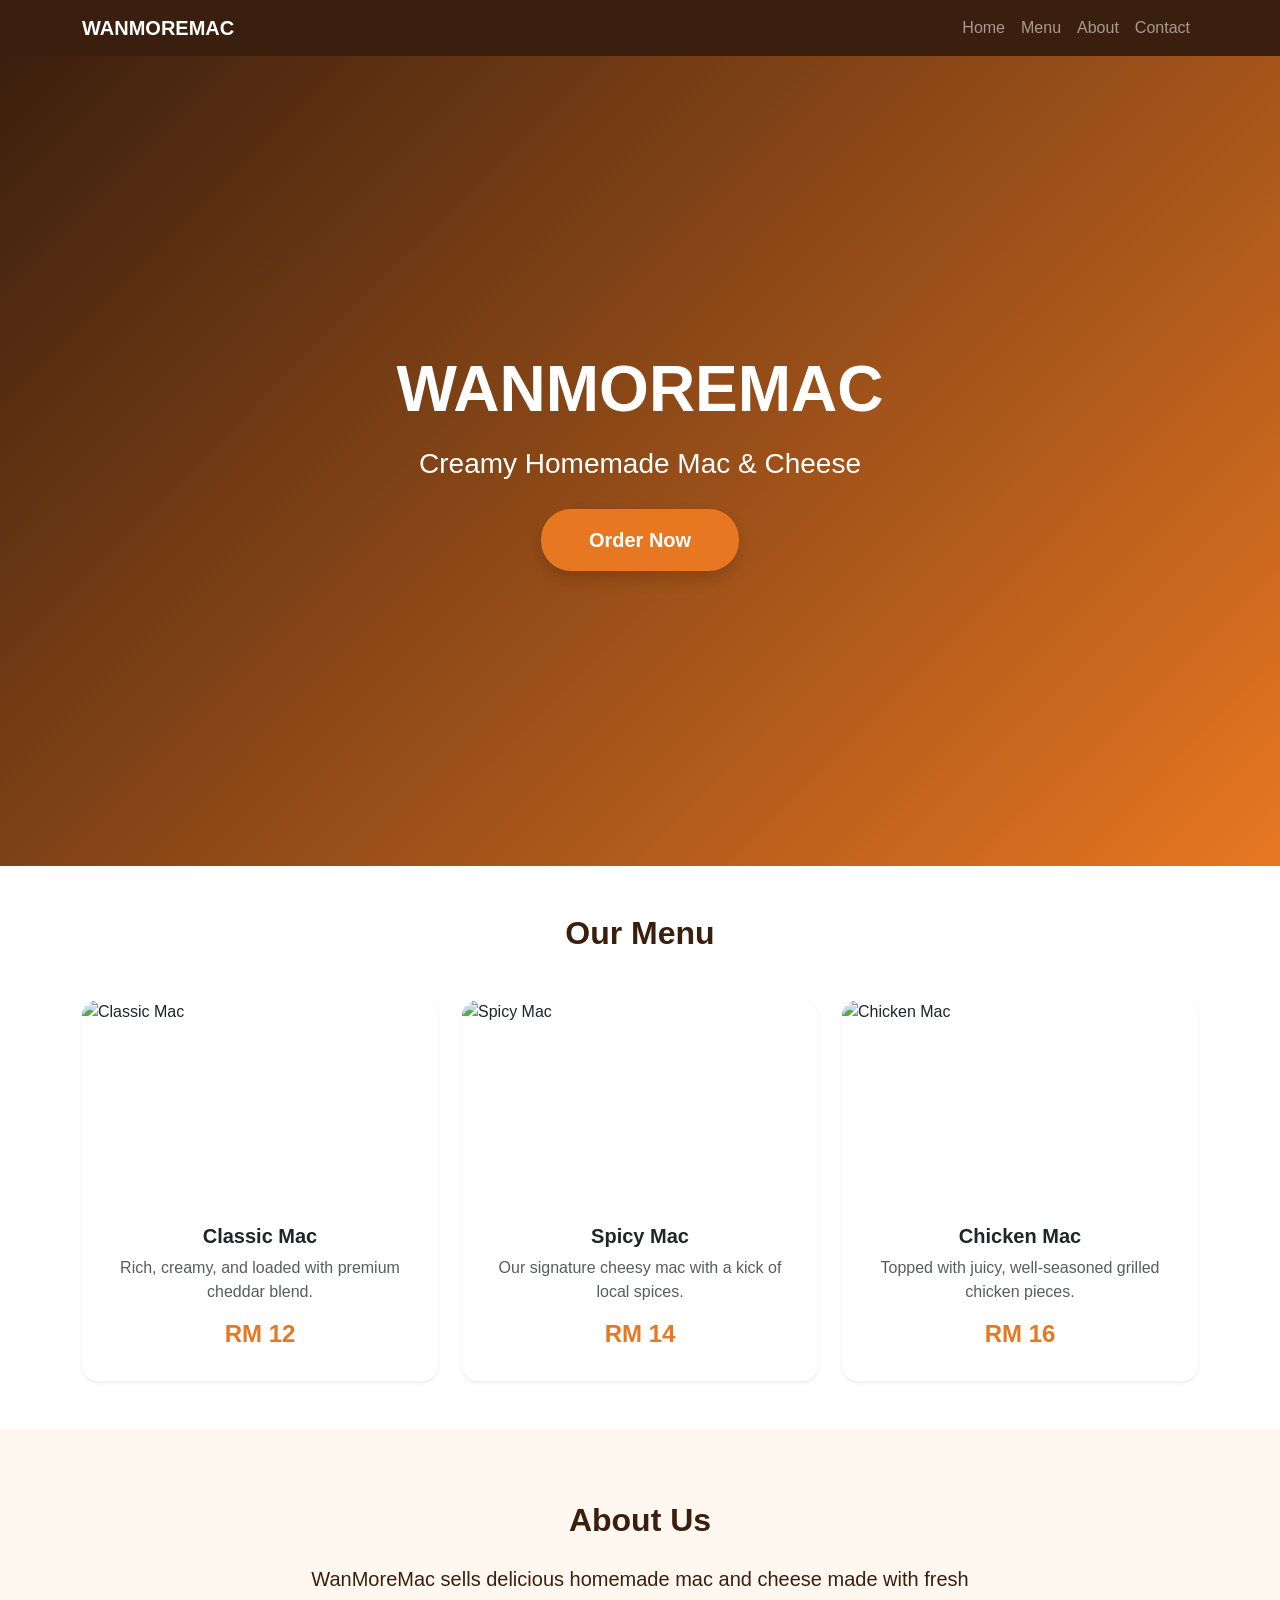
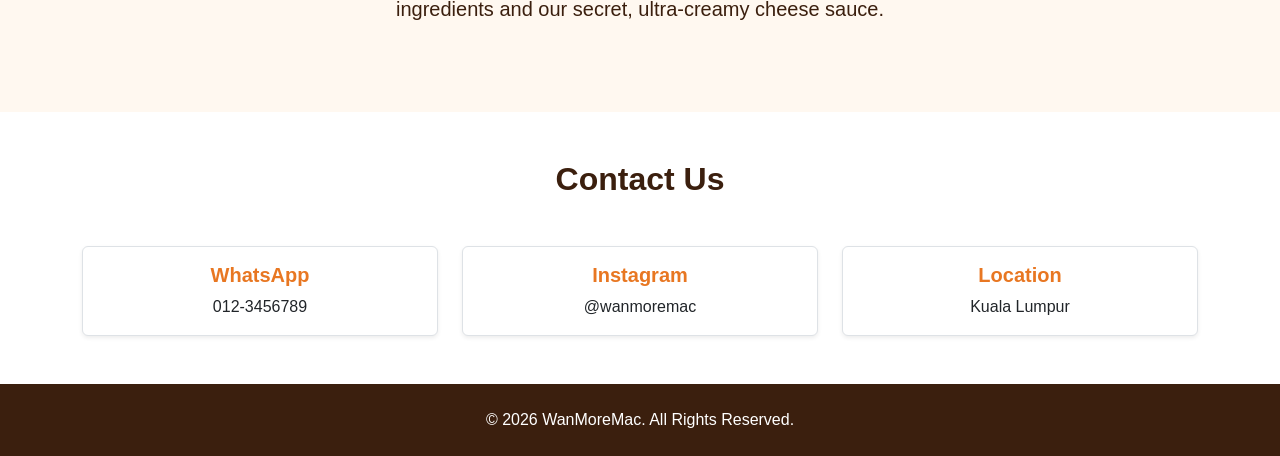
==== index.html @ be50f9b5 "Add files via upload" ====
<!DOCTYPE html>
<html lang="en">
<head>
    <meta charset="UTF-8">
    <meta name="viewport" content="width=device-width, initial-scale=1.0">
    <title>WanMoreMac | UPTM Cloud Computing Project</title>
    <link href="https://cdn.jsdelivr.net/npm/bootstrap@5.3.2/dist/css/bootstrap.min.css" rel="stylesheet">
    <link rel="stylesheet" href="style.css">
</head>
<body>

    <nav class="navbar navbar-expand-lg navbar-dark sticky-top">
        <div class="container">
            <a class="navbar-brand fw-bold" href="#">WANMOREMAC</a>
            <button class="navbar-toggler" type="button" data-bs-toggle="collapse" data-bs-target="#navbarNav" aria-controls="navbarNav" aria-expanded="false" aria-label="Toggle navigation">
                <span class="navbar-toggler-icon"></span>
            </button>
            <div class="collapse navbar-collapse" id="navbarNav">
                <ul class="navbar-nav ms-auto">
                    <li class="nav-item"><a class="nav-link" href="#home">Home</a></li>
                    <li class="nav-item"><a class="nav-link" href="#menu">Menu</a></li>
                    <li class="nav-item"><a class="nav-link" href="#about">About</a></li>
                    <li class="nav-item"><a class="nav-link" href="#contact">Contact</a></li>
                </ul>
            </div>
        </div>
    </nav>

    <section id="home" class="hero-section d-flex align-items-center text-center">
        <div class="container">
            <h1 class="display-3 fw-bold mb-3">WANMOREMAC</h1>
            <p class="lead mb-4 fs-3">Creamy Homemade Mac &amp; Cheese</p>
            <a href="#menu" class="btn btn-order btn-lg px-5 py-3 fw-bold shadow">Order Now</a>
        </div>
    </section>

    <section id="menu" class="py-5">
        <div class="container">
            <h2 class="text-center fw-bold mb-5 section-title">Our Menu</h2>
            <div class="row g-4 justify-content-center">
                
                <div class="col-md-4 col-sm-6">
                    <div class="card h-100 shadow-sm border-0">
                        <img src="classic-mac.png" class="card-img-top" alt="Classic Mac">
                        <div class="card-body text-center p-4">
                            <h5 class="card-title fw-bold">Classic Mac</h5>
                            <p class="card-text text-muted">Rich, creamy, and loaded with premium cheddar blend.</p>
                            <h4 class="fw-bold price-tag">RM 12</h4>
                        </div>
                    </div>
                </div>
                
                <div class="col-md-4 col-sm-6">
                    <div class="card h-100 shadow-sm border-0">
                        <img src="spicy%20mac.png" class="card-img-top" alt="Spicy Mac">
                        <div class="card-body text-center p-4">
                            <h5 class="card-title fw-bold">Spicy Mac</h5>
                            <p class="card-text text-muted">Our signature cheesy mac with a kick of local spices.</p>
                            <h4 class="fw-bold price-tag">RM 14</h4>
                        </div>
                    </div>
                </div>
                
                <div class="col-md-4 col-sm-6">
                    <div class="card h-100 shadow-sm border-0">
                        <img src="chicken mac" class="card-img-top" alt="Chicken Mac">
                        <div class="card-body text-center p-4">
                            <h5 class="card-title fw-bold">Chicken Mac</h5>
                            <p class="card-text text-muted">Topped with juicy, well-seasoned grilled chicken pieces.</p>
                            <h4 class="fw-bold price-tag">RM 16</h4>
                        </div>
                    </div>
                </div>

            </div>
        </div>
    </section>

    <section id="about" class="py-5 text-center bg-cream">
        <div class="container py-4">
            <h2 class="fw-bold mb-4 section-title">About Us</h2>
            <div class="row justify-content-center">
                <div class="col-md-8">
                    <p class="lead fs-5 text-dark-brown">
                        WanMoreMac sells delicious homemade mac and cheese made with fresh ingredients and our secret, ultra-creamy cheese sauce.
                    </p>
                </div>
            </div>
        </div>
    </section>

    <section id="contact" class="py-5">
        <div class="container text-center">
            <h2 class="fw-bold mb-5 section-title">Contact Us</h2>
            <div class="row justify-content-center g-4">
                <div class="col-md-4">
                    <div class="p-3 border rounded shadow-sm bg-white">
                        <h5 class="fw-bold text-orange">WhatsApp</h5>
                        <p class="mb-0"><a href="https://wa.me/60123456789" target="_blank" rel="noopener noreferrer" class="text-decoration-none text-dark">012-3456789</a></p>
                    </div>
                </div>
                <div class="col-md-4">
                    <div class="p-3 border rounded shadow-sm bg-white">
                        <h5 class="fw-bold text-orange">Instagram</h5>
                        <p class="mb-0"><a href="https://instagram.com" target="_blank" rel="noopener noreferrer" class="text-decoration-none text-dark">@wanmoremac</a></p>
                    </div>
                </div>
                <div class="col-md-4">
                    <div class="p-3 border rounded shadow-sm bg-white">
                        <h5 class="fw-bold text-orange">Location</h5>
                        <p class="mb-0 text-dark">Kuala Lumpur</p>
                    </div>
                </div>
            </div>
        </div>
    </section>

    <footer class="text-center py-4 text-white">
        <p class="mb-0">&copy; 2026 WanMoreMac. All Rights Reserved.</p>
    </footer>

    <script src="https://cdn.jsdelivr.net/npm/bootstrap@5.3.2/dist/js/bootstrap.bundle.min.js"></script>
</body>
</html>
---- style.css ----
/* ===== COLORS & BASE ===== */
:root {
    --orange: #e87722;
    --dark-brown: #3b1f0e;
    --cream: #fff8f0;
}

body {
    font-family: 'Segoe UI', sans-serif;
    color: #333;
}

/* ===== NAVBAR ===== */
.navbar {
    background-color: var(--dark-brown);
}

/* ===== HERO SECTION ===== */
.hero-section {
    background: linear-gradient(135deg, #3b1f0e, #e87722);
    color: white;
    min-height: 90vh;
}

.hero-logo {
    width: 140px;
    border-radius: 50%;
}

/* ===== BUTTONS ===== */
.btn-order {
    background-color: var(--orange);
    color: white;
    border: none;
    border-radius: 30px;
}

.btn-order:hover {
    background-color: #c9621a;
    color: white;
}

.btn-outline-orange {
    border: 2px solid var(--orange);
    color: var(--orange);
    border-radius: 30px;
}

.btn-outline-orange:hover {
    background-color: var(--orange);
    color: white;
}

/* ===== SECTIONS ===== */
.bg-cream {
    background-color: var(--cream);
}

.section-title {
    color: var(--dark-brown);
}

/* ===== COLORS ===== */
.text-orange {
    color: var(--orange) !important;
}

.text-dark-brown {
    color: var(--dark-brown) !important;
}

/* ===== PRICE TAG ===== */
.price-tag {
    color: var(--orange);
}

/* ===== CARDS ===== */
.card {
    border-radius: 16px;
    overflow: hidden;
}

.card-img-top {
    height: 200px;
    object-fit: cover;
}

/* ===== FOOTER ===== */
footer {
    background-color: var(--dark-brown);
}
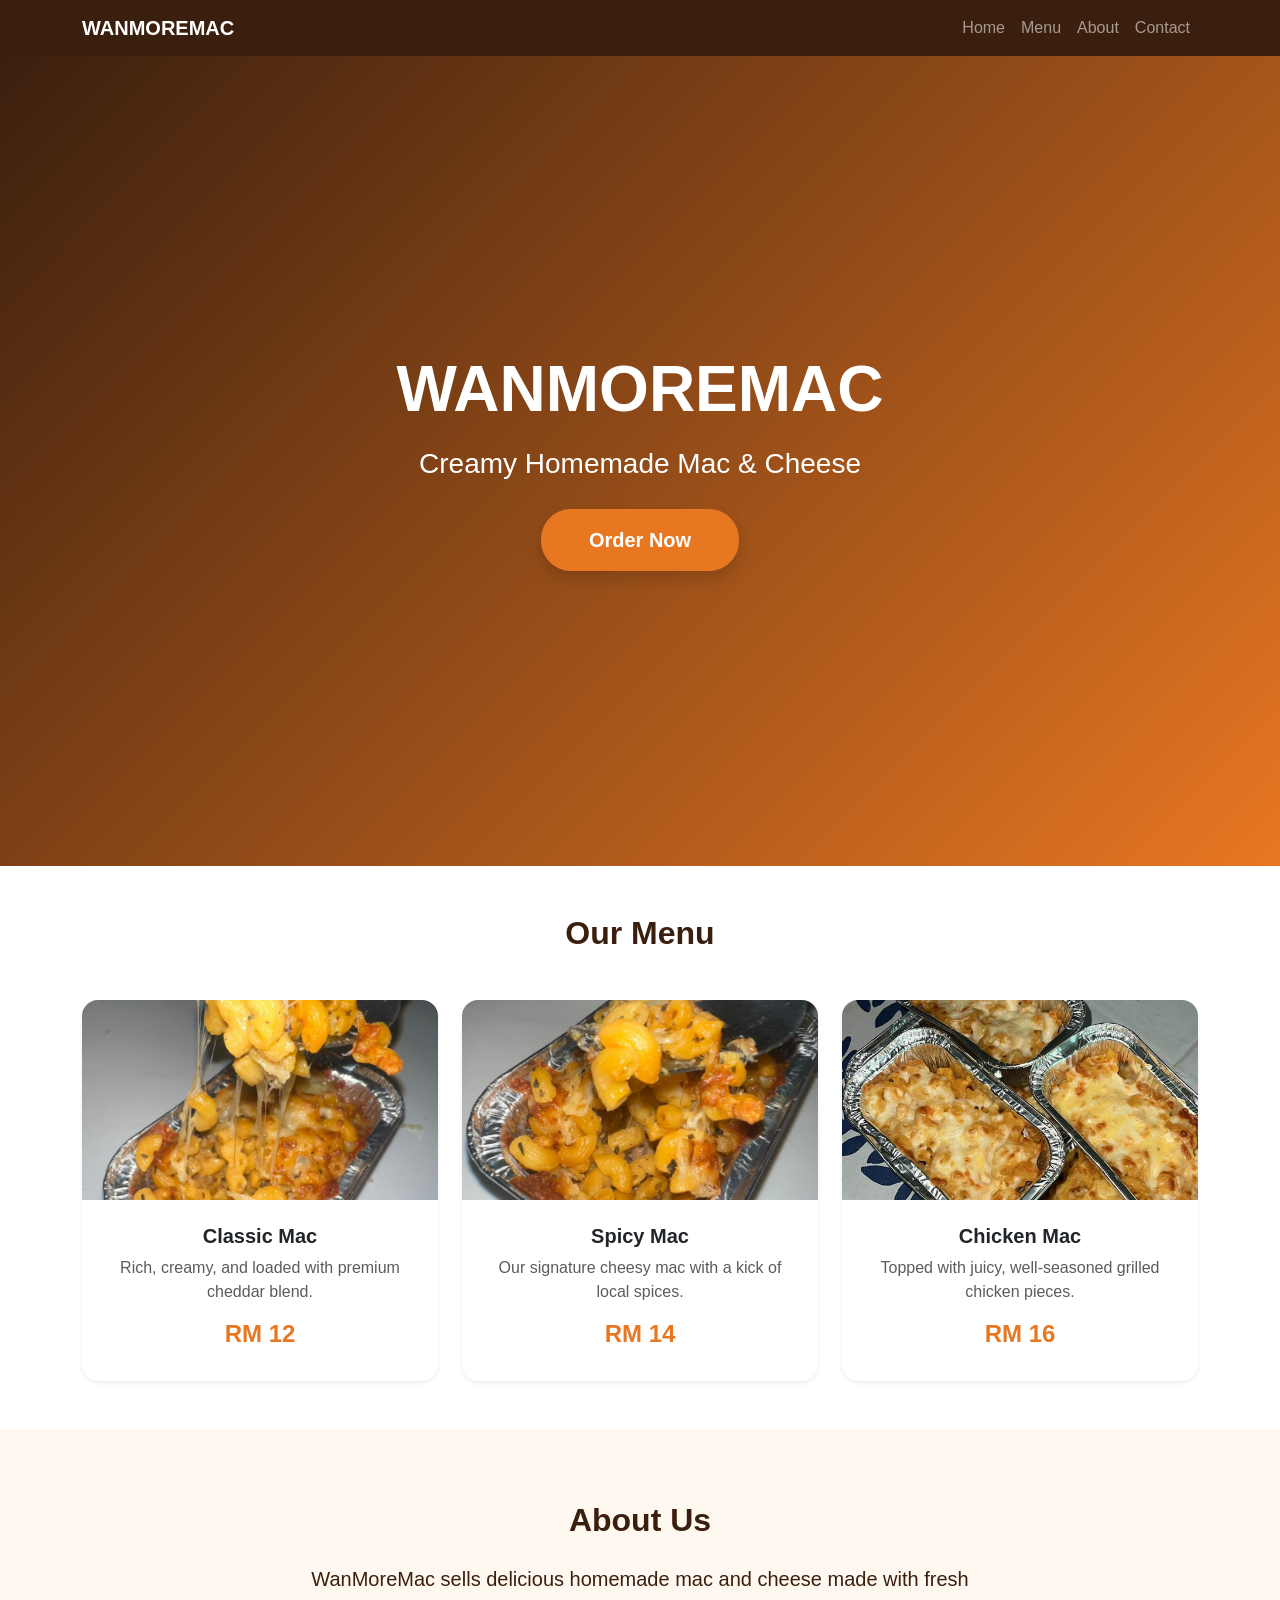
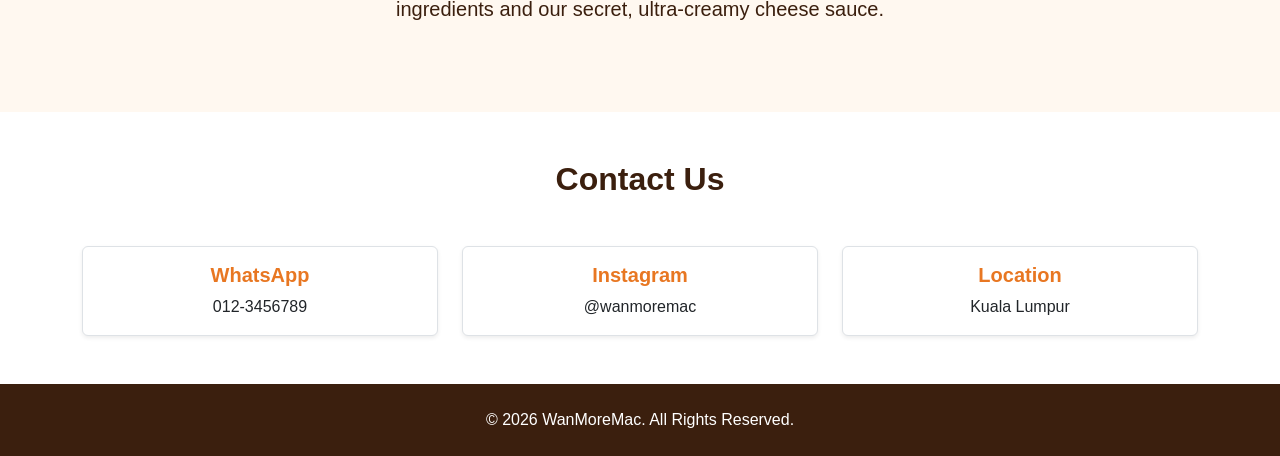
==== commit 64bf79e8: "Add files via upload" ====
--- a/index.html
+++ b/index.html
@@ -41,7 +41,7 @@
                 
                 <div class="col-md-4 col-sm-6">
                     <div class="card h-100 shadow-sm border-0">
-                        <img src="classic-mac.png" class="card-img-top" alt="Classic Mac">
+                        <img src="classic-mac.jpeg" class="card-img-top" alt="Classic Mac">
                         <div class="card-body text-center p-4">
                             <h5 class="card-title fw-bold">Classic Mac</h5>
                             <p class="card-text text-muted">Rich, creamy, and loaded with premium cheddar blend.</p>
@@ -52,7 +52,7 @@
                 
                 <div class="col-md-4 col-sm-6">
                     <div class="card h-100 shadow-sm border-0">
-                        <img src="spicy%20mac.png" class="card-img-top" alt="Spicy Mac">
+                        <img src="spicy-mac.jpeg" class="card-img-top" alt="Spicy Mac">
                         <div class="card-body text-center p-4">
                             <h5 class="card-title fw-bold">Spicy Mac</h5>
                             <p class="card-text text-muted">Our signature cheesy mac with a kick of local spices.</p>
@@ -63,7 +63,7 @@
                 
                 <div class="col-md-4 col-sm-6">
                     <div class="card h-100 shadow-sm border-0">
-                        <img src="chicken mac" class="card-img-top" alt="Chicken Mac">
+                        <img src="chicken-mac.jpeg" class="card-img-top" alt="Chicken Mac">
                         <div class="card-body text-center p-4">
                             <h5 class="card-title fw-bold">Chicken Mac</h5>
                             <p class="card-text text-muted">Topped with juicy, well-seasoned grilled chicken pieces.</p>
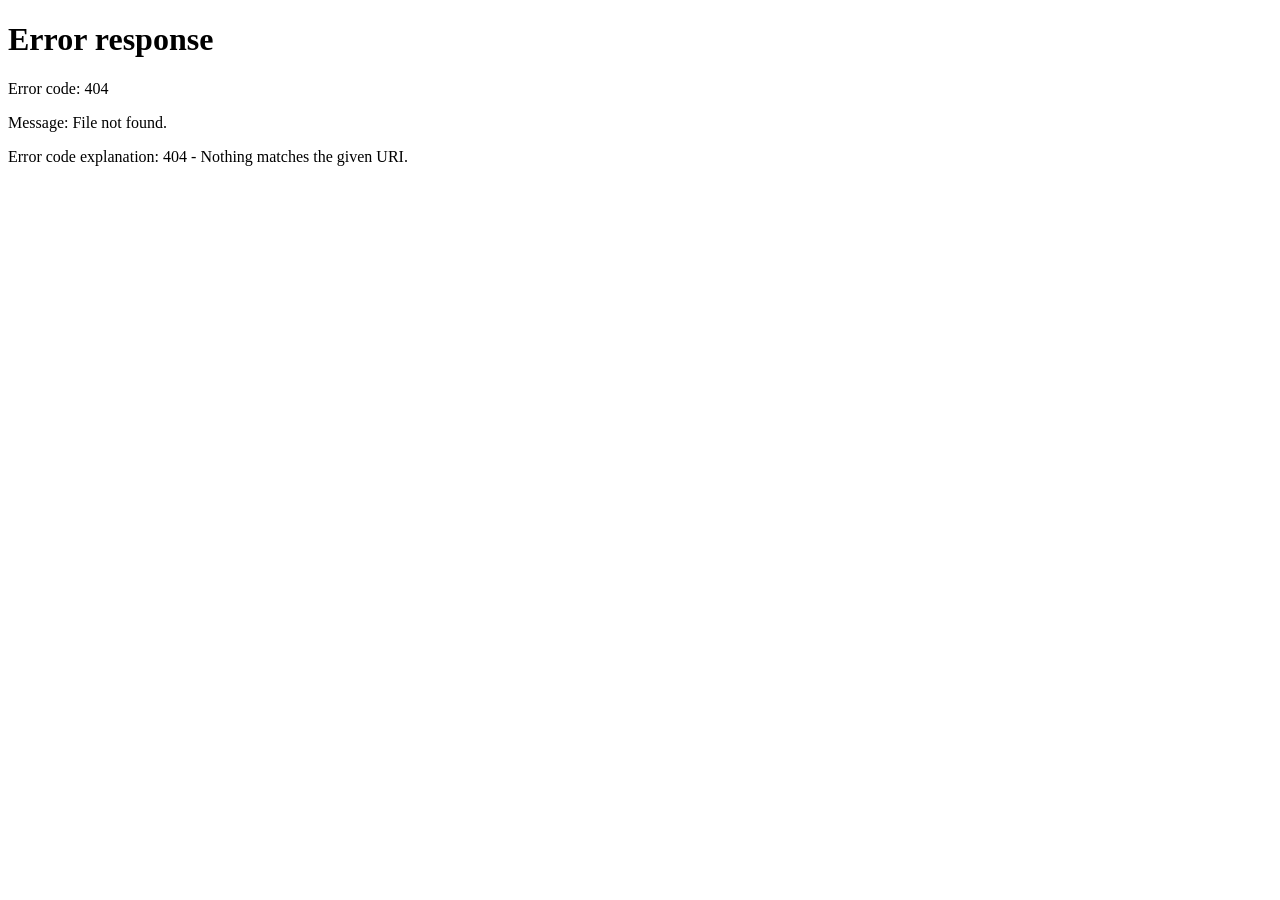
==== commit 8497f4b1: "Add files via upload" ====
--- a/index.html
+++ b/index.html
@@ -1,124 +1,13 @@
 <!DOCTYPE html>
 <html lang="en">
 <head>
-    <meta charset="UTF-8">
-    <meta name="viewport" content="width=device-width, initial-scale=1.0">
-    <title>WanMoreMac | UPTM Cloud Computing Project</title>
-    <link href="https://cdn.jsdelivr.net/npm/bootstrap@5.3.2/dist/css/bootstrap.min.css" rel="stylesheet">
-    <link rel="stylesheet" href="style.css">
+  <meta charset="UTF-8" />
+  <meta http-equiv="refresh" content="0; url=wanmoremac/index.html" />
+  <meta name="viewport" content="width=device-width, initial-scale=1.0" />
+  <title>WanMoreMac</title>
 </head>
 <body>
-
-    <nav class="navbar navbar-expand-lg navbar-dark sticky-top">
-        <div class="container">
-            <a class="navbar-brand fw-bold" href="#">WANMOREMAC</a>
-            <button class="navbar-toggler" type="button" data-bs-toggle="collapse" data-bs-target="#navbarNav" aria-controls="navbarNav" aria-expanded="false" aria-label="Toggle navigation">
-                <span class="navbar-toggler-icon"></span>
-            </button>
-            <div class="collapse navbar-collapse" id="navbarNav">
-                <ul class="navbar-nav ms-auto">
-                    <li class="nav-item"><a class="nav-link" href="#home">Home</a></li>
-                    <li class="nav-item"><a class="nav-link" href="#menu">Menu</a></li>
-                    <li class="nav-item"><a class="nav-link" href="#about">About</a></li>
-                    <li class="nav-item"><a class="nav-link" href="#contact">Contact</a></li>
-                </ul>
-            </div>
-        </div>
-    </nav>
-
-    <section id="home" class="hero-section d-flex align-items-center text-center">
-        <div class="container">
-            <h1 class="display-3 fw-bold mb-3">WANMOREMAC</h1>
-            <p class="lead mb-4 fs-3">Creamy Homemade Mac &amp; Cheese</p>
-            <a href="#menu" class="btn btn-order btn-lg px-5 py-3 fw-bold shadow">Order Now</a>
-        </div>
-    </section>
-
-    <section id="menu" class="py-5">
-        <div class="container">
-            <h2 class="text-center fw-bold mb-5 section-title">Our Menu</h2>
-            <div class="row g-4 justify-content-center">
-                
-                <div class="col-md-4 col-sm-6">
-                    <div class="card h-100 shadow-sm border-0">
-                        <img src="classic-mac.jpeg" class="card-img-top" alt="Classic Mac">
-                        <div class="card-body text-center p-4">
-                            <h5 class="card-title fw-bold">Classic Mac</h5>
-                            <p class="card-text text-muted">Rich, creamy, and loaded with premium cheddar blend.</p>
-                            <h4 class="fw-bold price-tag">RM 12</h4>
-                        </div>
-                    </div>
-                </div>
-                
-                <div class="col-md-4 col-sm-6">
-                    <div class="card h-100 shadow-sm border-0">
-                        <img src="spicy-mac.jpeg" class="card-img-top" alt="Spicy Mac">
-                        <div class="card-body text-center p-4">
-                            <h5 class="card-title fw-bold">Spicy Mac</h5>
-                            <p class="card-text text-muted">Our signature cheesy mac with a kick of local spices.</p>
-                            <h4 class="fw-bold price-tag">RM 14</h4>
-                        </div>
-                    </div>
-                </div>
-                
-                <div class="col-md-4 col-sm-6">
-                    <div class="card h-100 shadow-sm border-0">
-                        <img src="chicken-mac.jpeg" class="card-img-top" alt="Chicken Mac">
-                        <div class="card-body text-center p-4">
-                            <h5 class="card-title fw-bold">Chicken Mac</h5>
-                            <p class="card-text text-muted">Topped with juicy, well-seasoned grilled chicken pieces.</p>
-                            <h4 class="fw-bold price-tag">RM 16</h4>
-                        </div>
-                    </div>
-                </div>
-
-            </div>
-        </div>
-    </section>
-
-    <section id="about" class="py-5 text-center bg-cream">
-        <div class="container py-4">
-            <h2 class="fw-bold mb-4 section-title">About Us</h2>
-            <div class="row justify-content-center">
-                <div class="col-md-8">
-                    <p class="lead fs-5 text-dark-brown">
-                        WanMoreMac sells delicious homemade mac and cheese made with fresh ingredients and our secret, ultra-creamy cheese sauce.
-                    </p>
-                </div>
-            </div>
-        </div>
-    </section>
-
-    <section id="contact" class="py-5">
-        <div class="container text-center">
-            <h2 class="fw-bold mb-5 section-title">Contact Us</h2>
-            <div class="row justify-content-center g-4">
-                <div class="col-md-4">
-                    <div class="p-3 border rounded shadow-sm bg-white">
-                        <h5 class="fw-bold text-orange">WhatsApp</h5>
-                        <p class="mb-0"><a href="https://wa.me/60123456789" target="_blank" rel="noopener noreferrer" class="text-decoration-none text-dark">012-3456789</a></p>
-                    </div>
-                </div>
-                <div class="col-md-4">
-                    <div class="p-3 border rounded shadow-sm bg-white">
-                        <h5 class="fw-bold text-orange">Instagram</h5>
-                        <p class="mb-0"><a href="https://instagram.com" target="_blank" rel="noopener noreferrer" class="text-decoration-none text-dark">@wanmoremac</a></p>
-                    </div>
-                </div>
-                <div class="col-md-4">
-                    <div class="p-3 border rounded shadow-sm bg-white">
-                        <h5 class="fw-bold text-orange">Location</h5>
-                        <p class="mb-0 text-dark">Kuala Lumpur</p>
-                    </div>
-                </div>
-            </div>
-        </div>
-    </section>
-
-    <footer class="text-center py-4 text-white">
-        <p class="mb-0">&copy; 2026 WanMoreMac. All Rights Reserved.</p>
-    </footer>
-
-    <script src="https://cdn.jsdelivr.net/npm/bootstrap@5.3.2/dist/js/bootstrap.bundle.min.js"></script>
+  <p>Redirecting to the WanMoreMac site...</p>
+  <script>window.location.replace('wanmoremac/index.html');</script>
 </body>
-</html>+</html>
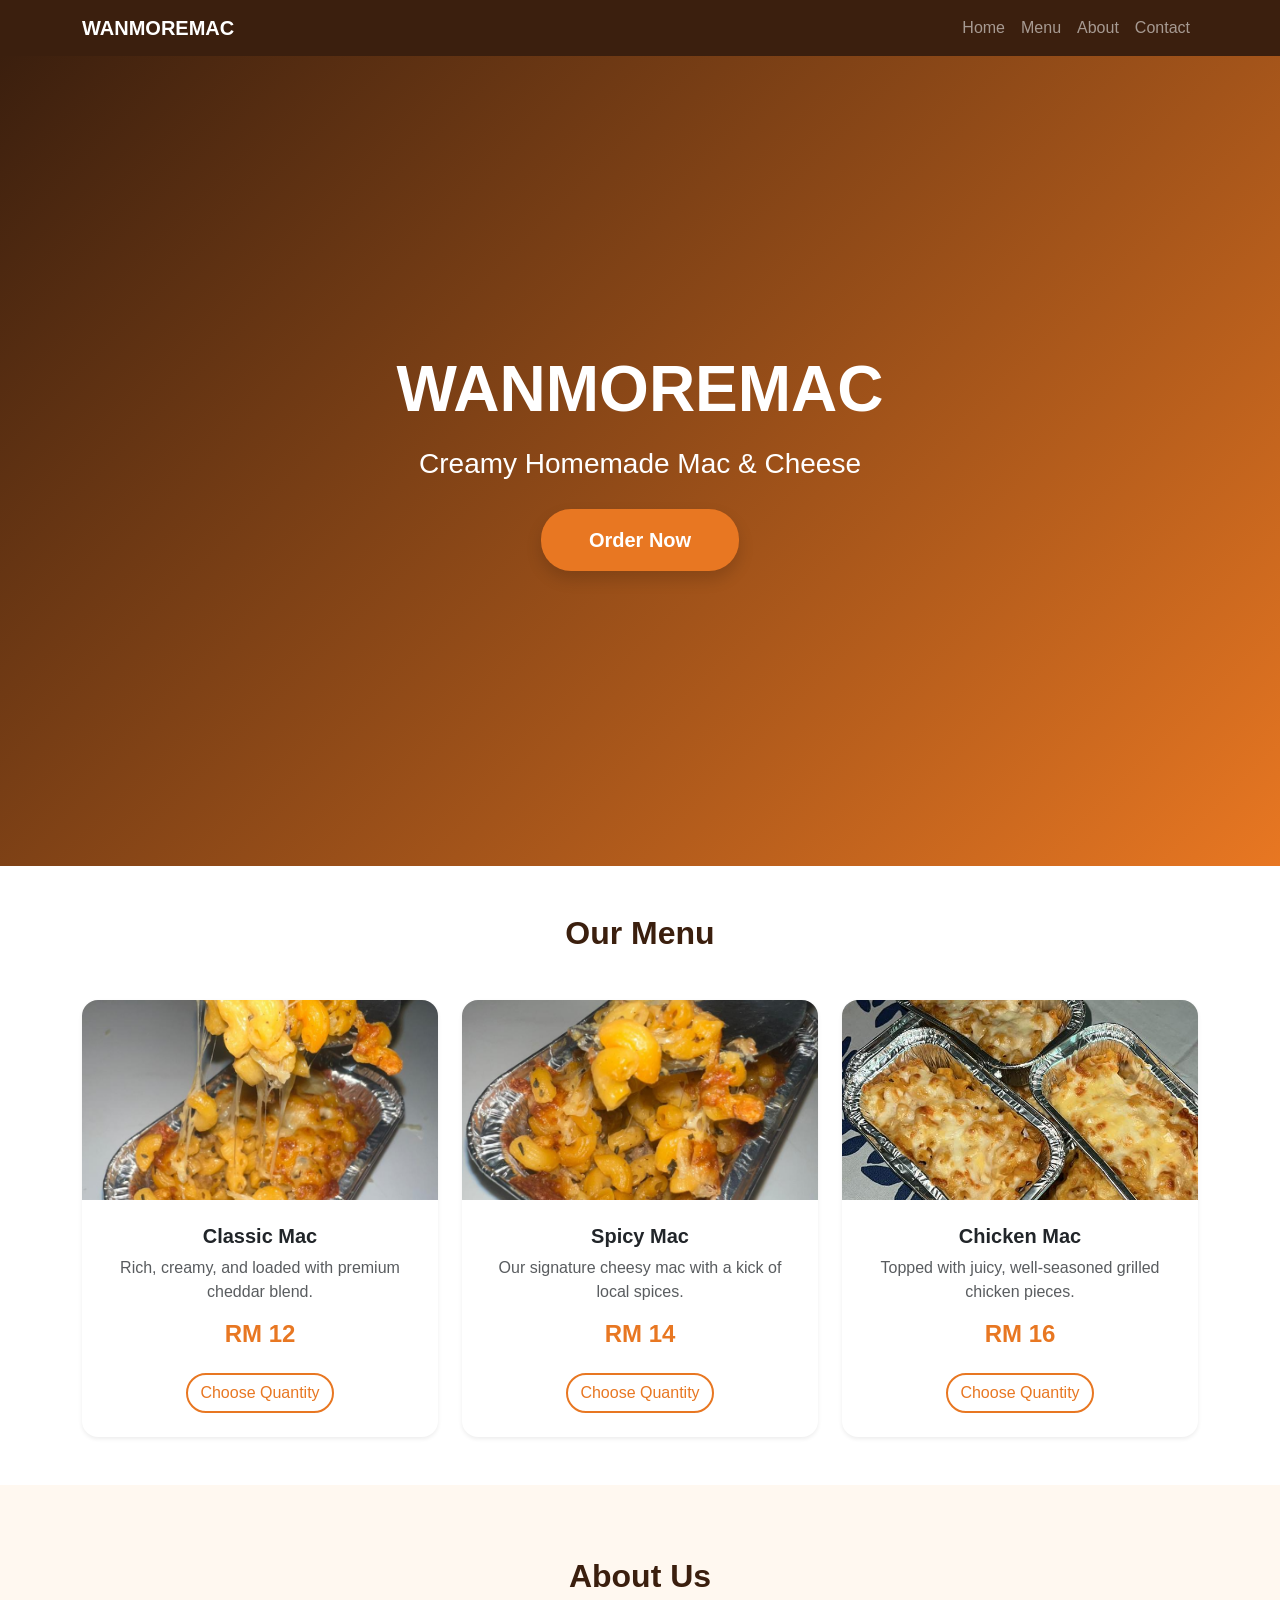
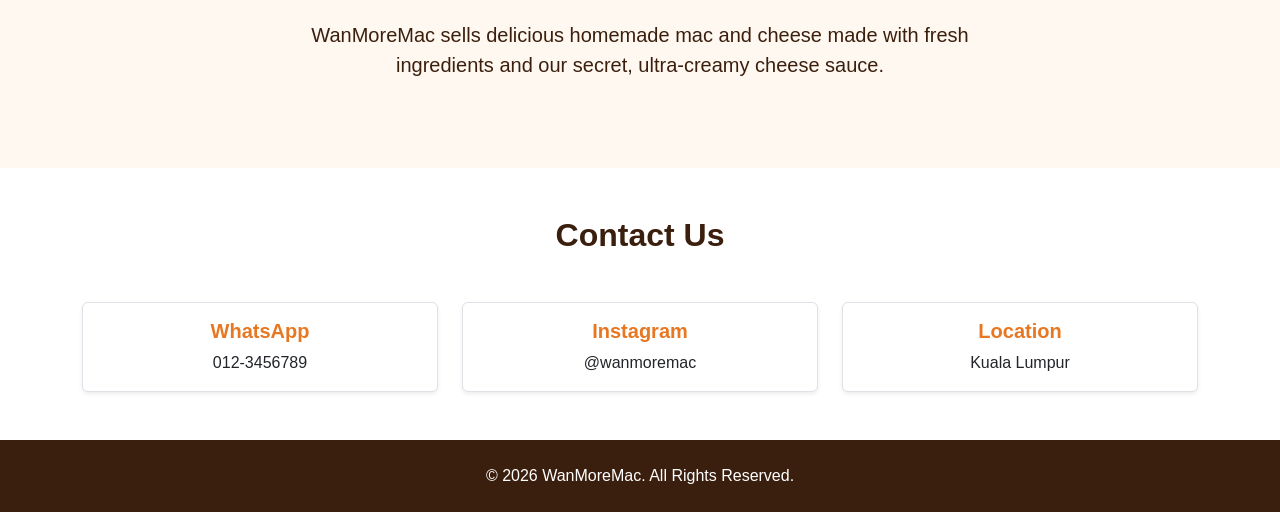
==== commit 51790c83: "Add files via upload" ====
--- a/index.html
+++ b/index.html
@@ -1,13 +1,129 @@
 <!DOCTYPE html>
 <html lang="en">
 <head>
-  <meta charset="UTF-8" />
-  <meta http-equiv="refresh" content="0; url=wanmoremac/index.html" />
-  <meta name="viewport" content="width=device-width, initial-scale=1.0" />
-  <title>WanMoreMac</title>
+    <meta charset="UTF-8">
+    <meta name="viewport" content="width=device-width, initial-scale=1.0">
+    <title>WanMoreMac | UPTM Cloud Computing Project</title>
+    <link href="https://cdn.jsdelivr.net/npm/bootstrap@5.3.2/dist/css/bootstrap.min.css" rel="stylesheet">
+    <link rel="stylesheet" href="style.css">
 </head>
 <body>
-  <p>Redirecting to the WanMoreMac site...</p>
-  <script>window.location.replace('wanmoremac/index.html');</script>
+
+    <nav class="navbar navbar-expand-lg navbar-dark sticky-top">
+        <div class="container">
+            <a class="navbar-brand fw-bold" href="#">WANMOREMAC</a>
+            <button class="navbar-toggler" type="button" data-bs-toggle="collapse" data-bs-target="#navbarNav" aria-controls="navbarNav" aria-expanded="false" aria-label="Toggle navigation">
+                <span class="navbar-toggler-icon"></span>
+            </button>
+            <div class="collapse navbar-collapse" id="navbarNav">
+                <ul class="navbar-nav ms-auto">
+                    <li class="nav-item"><a class="nav-link" href="#home">Home</a></li>
+                    <li class="nav-item"><a class="nav-link" href="#menu">Menu</a></li>
+                    <li class="nav-item"><a class="nav-link" href="#about">About</a></li>
+                    <li class="nav-item"><a class="nav-link" href="#contact">Contact</a></li>
+                </ul>
+            </div>
+        </div>
+    </nav>
+
+    <section id="home" class="hero-section d-flex align-items-center text-center">
+        <div class="container">
+            <h1 class="display-3 fw-bold mb-3">WANMOREMAC</h1>
+            <p class="lead mb-4 fs-3">Creamy Homemade Mac &amp; Cheese</p>
+            <a href="#menu" class="btn btn-order btn-lg px-5 py-3 fw-bold shadow">Order Now</a>
+        </div>
+    </section>
+
+    <section id="menu" class="py-5">
+        <div class="container">
+            <h2 class="text-center fw-bold mb-5 section-title">Our Menu</h2>
+            <div class="row g-4 justify-content-center">
+                <div class="col-md-4 col-sm-6">
+                    <a href="order.html?item=Classic%20Mac&price=12&image=classic-mac.jpeg" class="text-decoration-none text-reset menu-card-link">
+                        <div class="card h-100 shadow-sm border-0">
+                            <img src="classic-mac.jpeg" class="card-img-top" alt="Classic Mac">
+                            <div class="card-body text-center p-4">
+                                <h5 class="card-title fw-bold">Classic Mac</h5>
+                                <p class="card-text text-muted">Rich, creamy, and loaded with premium cheddar blend.</p>
+                                <h4 class="fw-bold price-tag">RM 12</h4>
+                                <span class="btn btn-outline-orange mt-3">Choose Quantity</span>
+                            </div>
+                        </div>
+                    </a>
+                </div>
+                <div class="col-md-4 col-sm-6">
+                    <a href="order.html?item=Spicy%20Mac&price=14&image=spicy-mac.jpeg" class="text-decoration-none text-reset menu-card-link">
+                        <div class="card h-100 shadow-sm border-0">
+                            <img src="spicy-mac.jpeg" class="card-img-top" alt="Spicy Mac">
+                            <div class="card-body text-center p-4">
+                                <h5 class="card-title fw-bold">Spicy Mac</h5>
+                                <p class="card-text text-muted">Our signature cheesy mac with a kick of local spices.</p>
+                                <h4 class="fw-bold price-tag">RM 14</h4>
+                                <span class="btn btn-outline-orange mt-3">Choose Quantity</span>
+                            </div>
+                        </div>
+                    </a>
+                </div>
+                <div class="col-md-4 col-sm-6">
+                    <a href="order.html?item=Chicken%20Mac&price=16&image=chicken-mac.jpeg" class="text-decoration-none text-reset menu-card-link">
+                        <div class="card h-100 shadow-sm border-0">
+                            <img src="chicken-mac.jpeg" class="card-img-top" alt="Chicken Mac">
+                            <div class="card-body text-center p-4">
+                                <h5 class="card-title fw-bold">Chicken Mac</h5>
+                                <p class="card-text text-muted">Topped with juicy, well-seasoned grilled chicken pieces.</p>
+                                <h4 class="fw-bold price-tag">RM 16</h4>
+                                <span class="btn btn-outline-orange mt-3">Choose Quantity</span>
+                            </div>
+                        </div>
+                    </a>
+                </div>
+            </div>
+        </div>
+    </section>
+
+    <section id="about" class="py-5 text-center bg-cream">
+        <div class="container py-4">
+            <h2 class="fw-bold mb-4 section-title">About Us</h2>
+            <div class="row justify-content-center">
+                <div class="col-md-8">
+                    <p class="lead fs-5 text-dark-brown">
+                        WanMoreMac sells delicious homemade mac and cheese made with fresh ingredients and our secret, ultra-creamy cheese sauce.
+                    </p>
+                </div>
+            </div>
+        </div>
+    </section>
+
+    <section id="contact" class="py-5">
+        <div class="container text-center">
+            <h2 class="fw-bold mb-5 section-title">Contact Us</h2>
+            <div class="row justify-content-center g-4">
+                <div class="col-md-4">
+                    <div class="p-3 border rounded shadow-sm bg-white">
+                        <h5 class="fw-bold text-orange">WhatsApp</h5>
+                        <p class="mb-0"><a href="https://wa.me/60123456789" target="_blank" rel="noopener noreferrer" class="text-decoration-none text-dark">012-3456789</a></p>
+                    </div>
+                </div>
+                <div class="col-md-4">
+                    <div class="p-3 border rounded shadow-sm bg-white">
+                        <h5 class="fw-bold text-orange">Instagram</h5>
+                        <p class="mb-0"><a href="https://instagram.com" target="_blank" rel="noopener noreferrer" class="text-decoration-none text-dark">@wanmoremac</a></p>
+                    </div>
+                </div>
+                <div class="col-md-4">
+                    <div class="p-3 border rounded shadow-sm bg-white">
+                        <h5 class="fw-bold text-orange">Location</h5>
+                        <p class="mb-0 text-dark">Kuala Lumpur</p>
+                    </div>
+                </div>
+            </div>
+        </div>
+    </section>
+
+    <footer class="text-center py-4 text-white">
+        <p class="mb-0">&copy; 2026 WanMoreMac. All Rights Reserved.</p>
+    </footer>
+
+    <script src="https://cdn.jsdelivr.net/npm/bootstrap@5.3.2/dist/js/bootstrap.bundle.min.js"></script>
 </body>
 </html>
--- a/style.css
+++ b/style.css
@@ -0,0 +1,134 @@
+/* ===== COLORS & BASE ===== */
+:root {
+    --orange: #e87722;
+    --dark-brown: #3b1f0e;
+    --cream: #fff8f0;
+}
+
+body {
+    font-family: 'Segoe UI', sans-serif;
+    color: #333;
+}
+
+/* ===== NAVBAR ===== */
+.navbar {
+    background-color: var(--dark-brown);
+}
+
+/* ===== HERO SECTION ===== */
+.hero-section {
+    background: linear-gradient(135deg, #3b1f0e, #e87722);
+    color: white;
+    min-height: 90vh;
+}
+
+.hero-logo {
+    width: 140px;
+    border-radius: 50%;
+}
+
+/* ===== BUTTONS ===== */
+.btn-order {
+    background-color: var(--orange);
+    color: white;
+    border: none;
+    border-radius: 30px;
+}
+
+.btn-order:hover {
+    background-color: #c9621a;
+    color: white;
+}
+
+.btn-outline-orange {
+    border: 2px solid var(--orange);
+    color: var(--orange);
+    border-radius: 30px;
+}
+
+.btn-outline-orange:hover {
+    background-color: var(--orange);
+    color: white;
+}
+
+/* ===== SECTIONS ===== */
+.bg-cream {
+    background-color: var(--cream);
+}
+
+.section-title {
+    color: var(--dark-brown);
+}
+
+/* ===== COLORS ===== */
+.text-orange {
+    color: var(--orange) !important;
+}
+
+.text-dark-brown {
+    color: var(--dark-brown) !important;
+}
+
+/* ===== PRICE TAG ===== */
+.price-tag {
+    color: var(--orange);
+}
+
+/* ===== CARDS ===== */
+.card {
+    border-radius: 16px;
+    overflow: hidden;
+}
+
+.card-img-top {
+    height: 200px;
+    object-fit: cover;
+}
+
+/* ===== MENU CARD LINK ===== */
+.menu-card-link {
+    display: block;
+    transition: transform 0.18s ease, box-shadow 0.18s ease;
+}
+
+.menu-card-link:hover {
+    transform: translateY(-4px);
+}
+
+/* ===== ORDER PAGE ===== */
+.order-page-bg {
+    background: linear-gradient(135deg, #fff8f0 0%, #fff 50%, #fff8f0 100%);
+}
+
+.order-card {
+    border: none;
+    border-radius: 24px;
+}
+
+.order-image {
+    width: 100%;
+    height: 320px;
+    object-fit: cover;
+    border-radius: 18px;
+}
+
+.quantity-btn {
+    width: 48px;
+    height: 48px;
+    border-radius: 50%;
+    font-size: 1.2rem;
+    display: inline-flex;
+    align-items: center;
+    justify-content: center;
+}
+
+.quantity-input {
+    width: 90px;
+    font-weight: 700;
+    border-radius: 14px;
+}
+
+/* ===== FOOTER ===== */
+footer {
+    background-color: var(--dark-brown);
+}
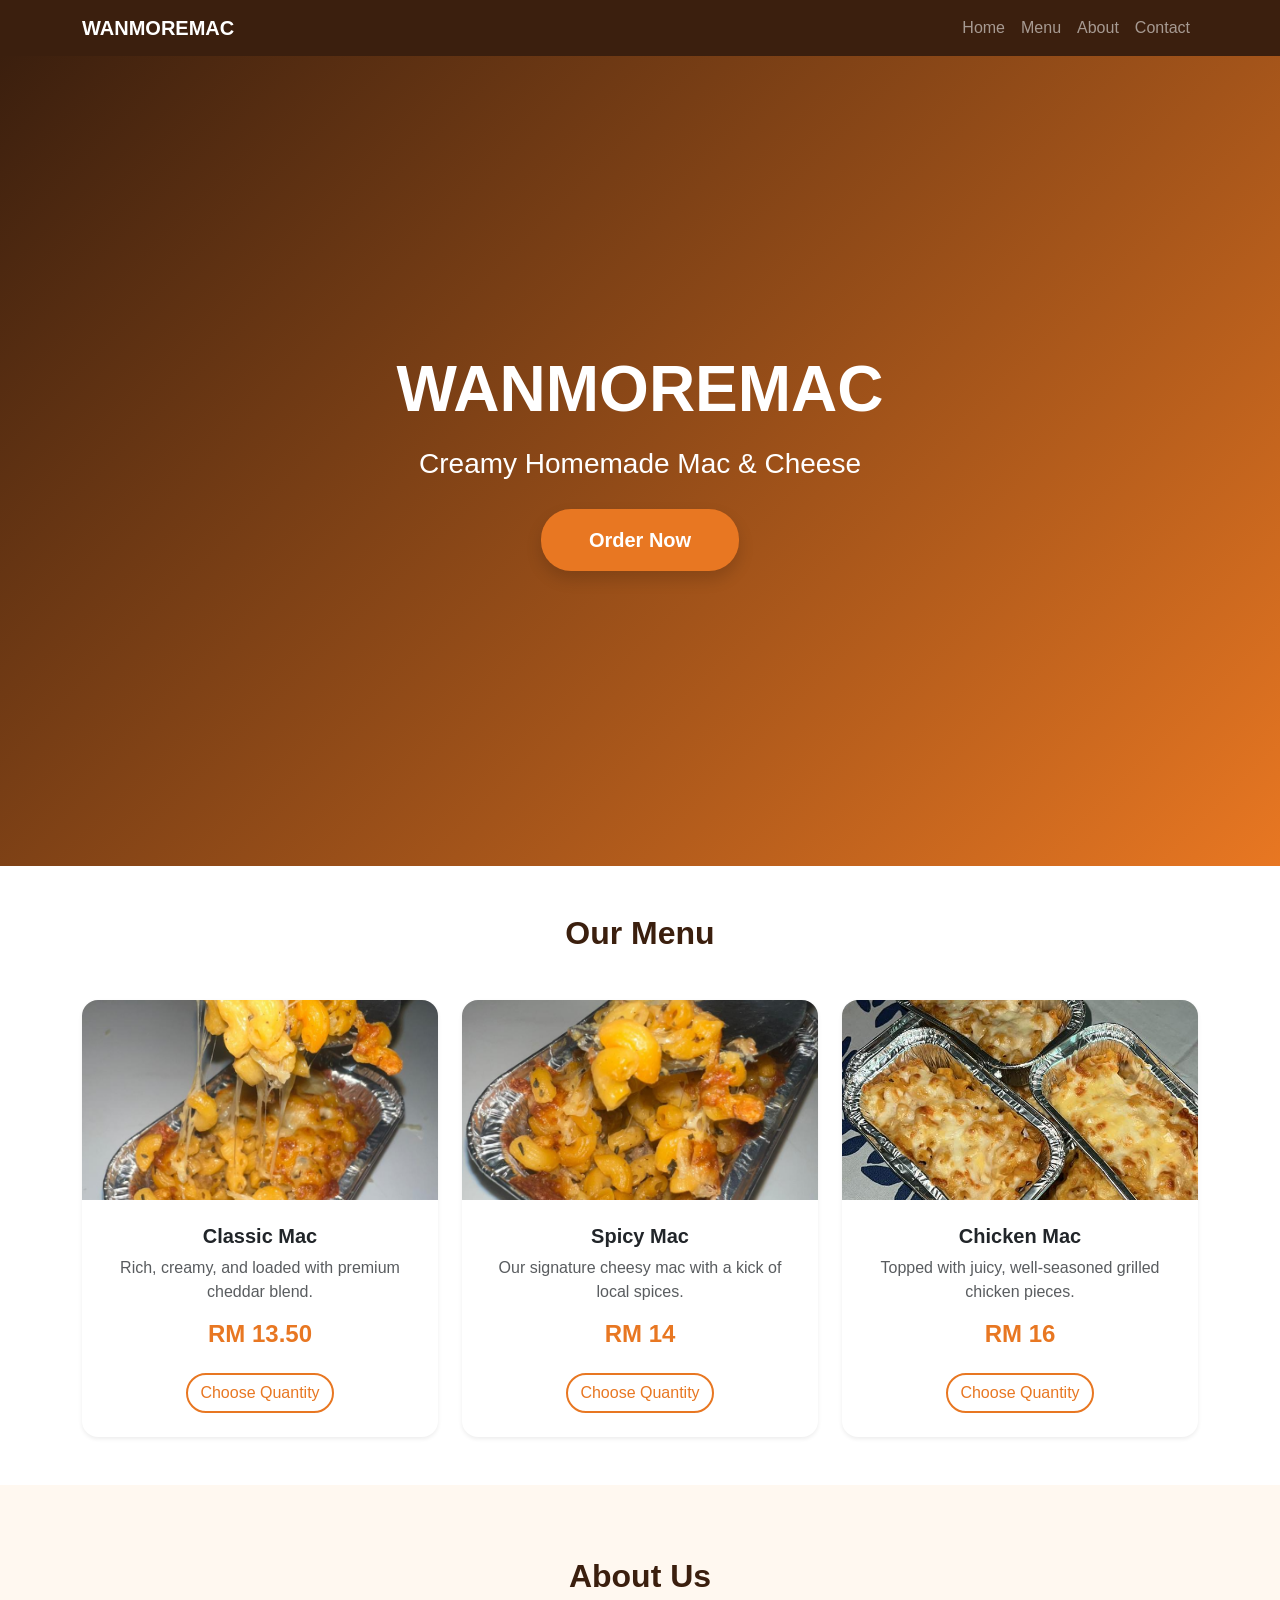
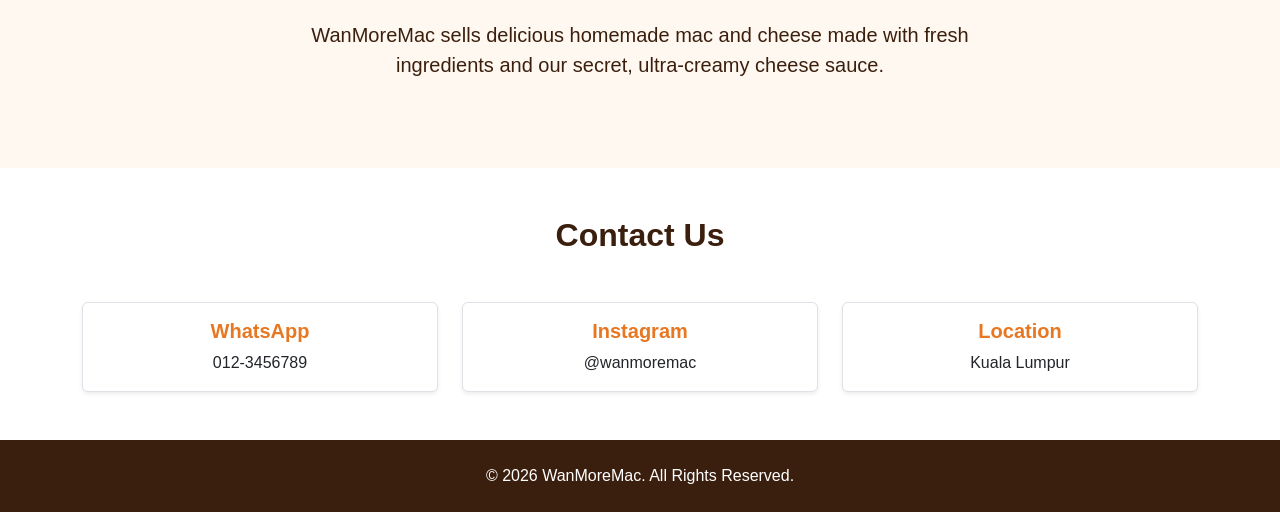
==== commit d7772e01: "Update index.html" ====
--- a/index.html
+++ b/index.html
@@ -45,7 +45,7 @@
                             <div class="card-body text-center p-4">
                                 <h5 class="card-title fw-bold">Classic Mac</h5>
                                 <p class="card-text text-muted">Rich, creamy, and loaded with premium cheddar blend.</p>
-                                <h4 class="fw-bold price-tag">RM 12</h4>
+                                <h4 class="fw-bold price-tag">RM 13.50</h4>
                                 <span class="btn btn-outline-orange mt-3">Choose Quantity</span>
                             </div>
                         </div>
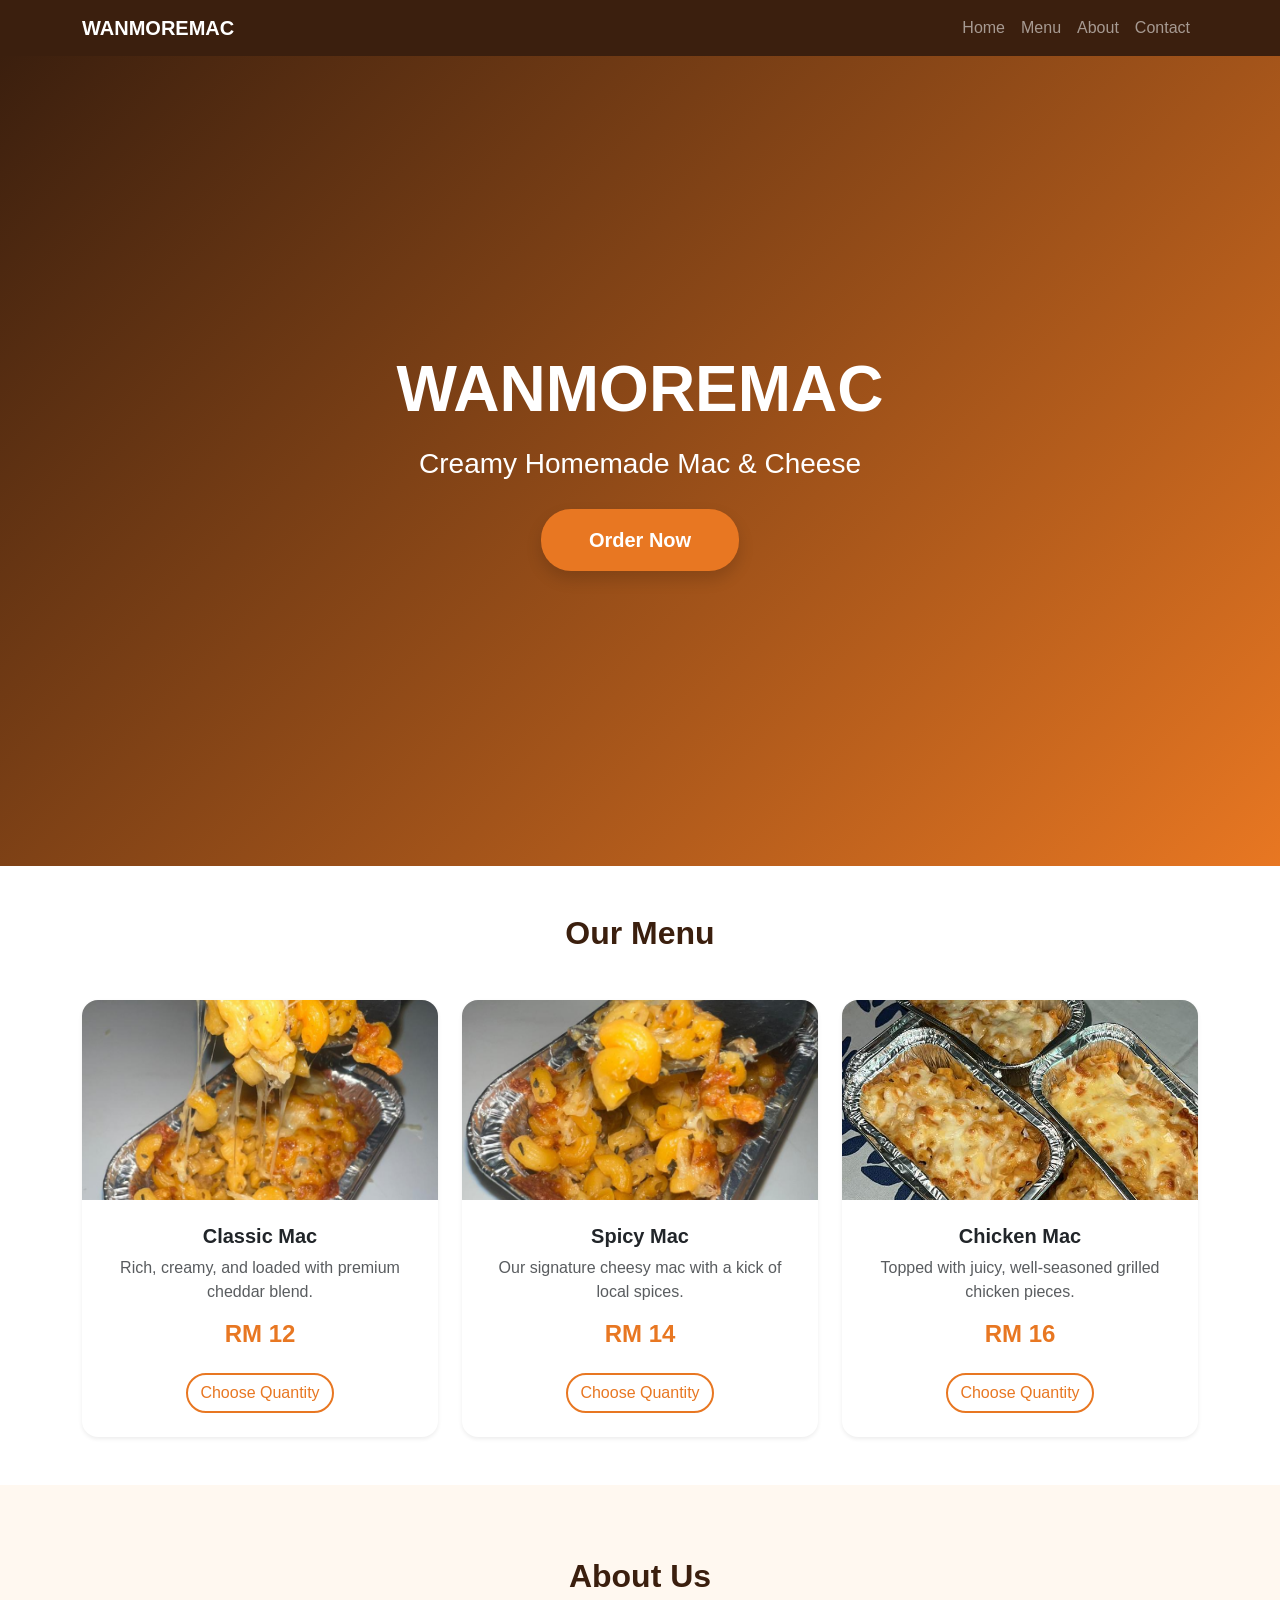
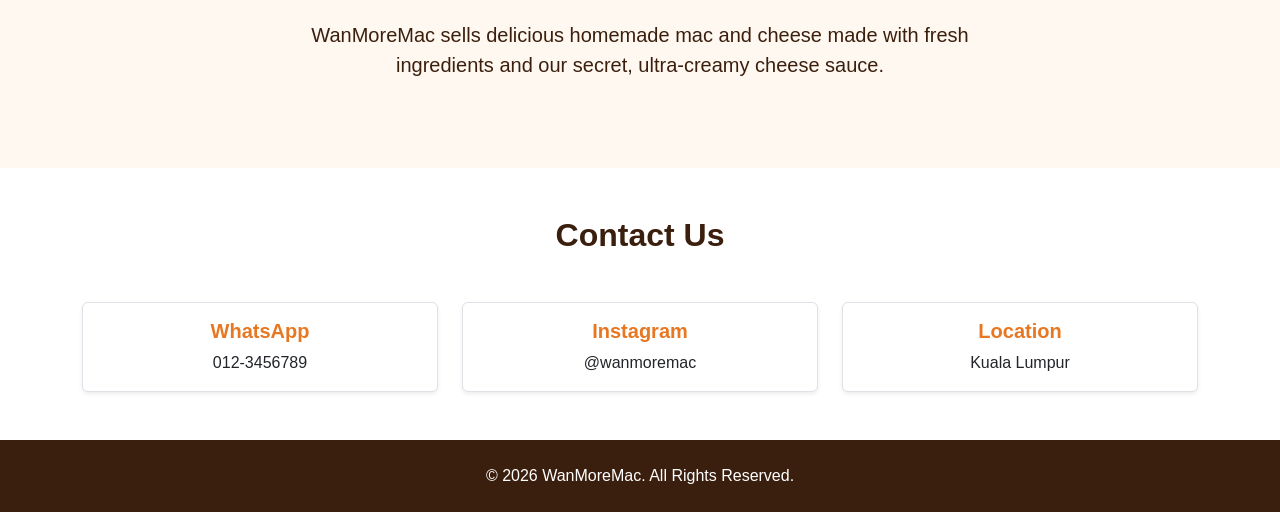
==== commit e1214982: "Update index.html" ====
--- a/index.html
+++ b/index.html
@@ -45,7 +45,7 @@
                             <div class="card-body text-center p-4">
                                 <h5 class="card-title fw-bold">Classic Mac</h5>
                                 <p class="card-text text-muted">Rich, creamy, and loaded with premium cheddar blend.</p>
-                                <h4 class="fw-bold price-tag">RM 13.50</h4>
+                                <h4 class="fw-bold price-tag">RM 12</h4>
                                 <span class="btn btn-outline-orange mt-3">Choose Quantity</span>
                             </div>
                         </div>
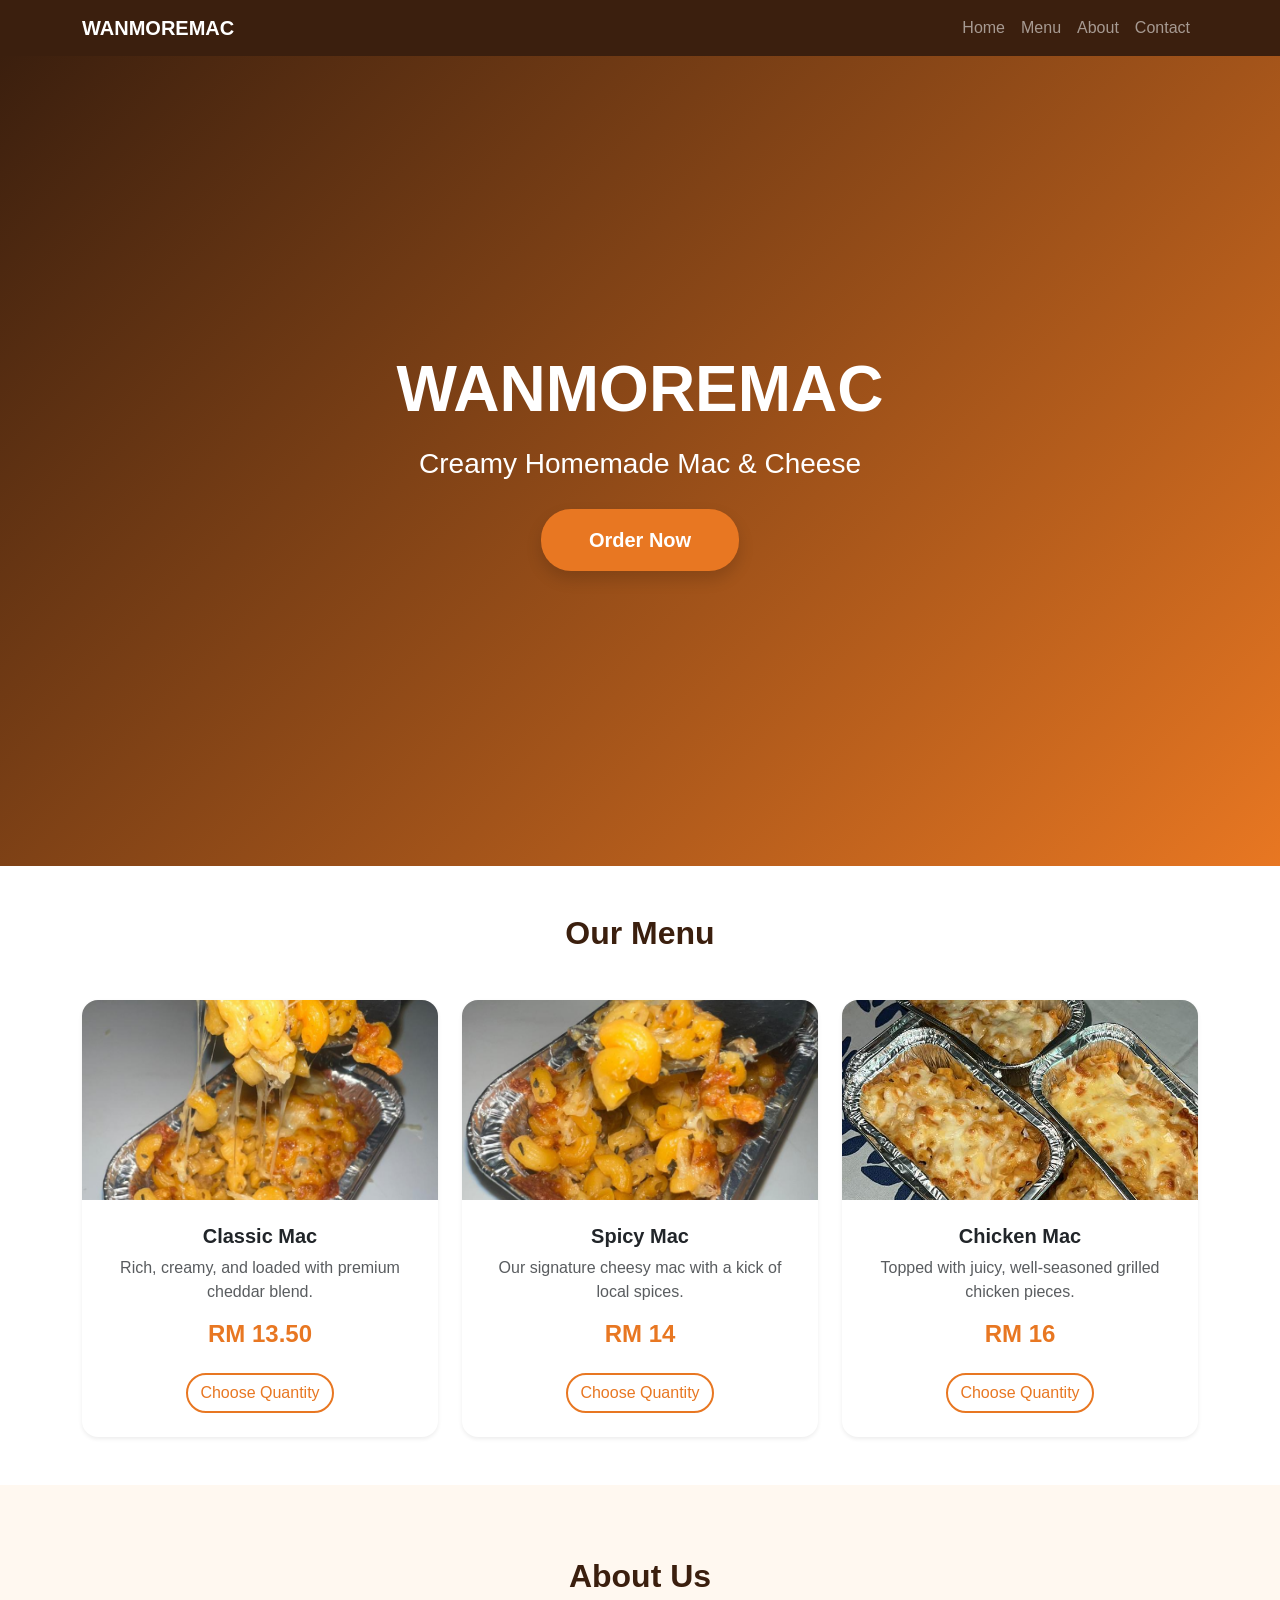
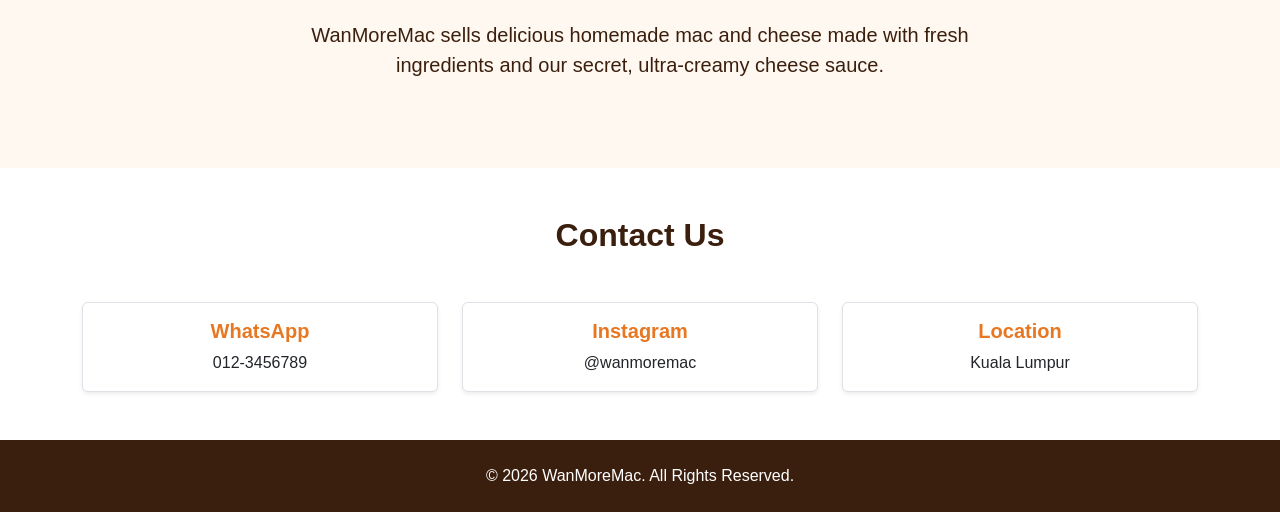
==== commit 5e2680e5: "Update index.html" ====
--- a/index.html
+++ b/index.html
@@ -45,7 +45,7 @@
                             <div class="card-body text-center p-4">
                                 <h5 class="card-title fw-bold">Classic Mac</h5>
                                 <p class="card-text text-muted">Rich, creamy, and loaded with premium cheddar blend.</p>
-                                <h4 class="fw-bold price-tag">RM 12</h4>
+                                <h4 class="fw-bold price-tag">RM 13.50</h4>
                                 <span class="btn btn-outline-orange mt-3">Choose Quantity</span>
                             </div>
                         </div>
